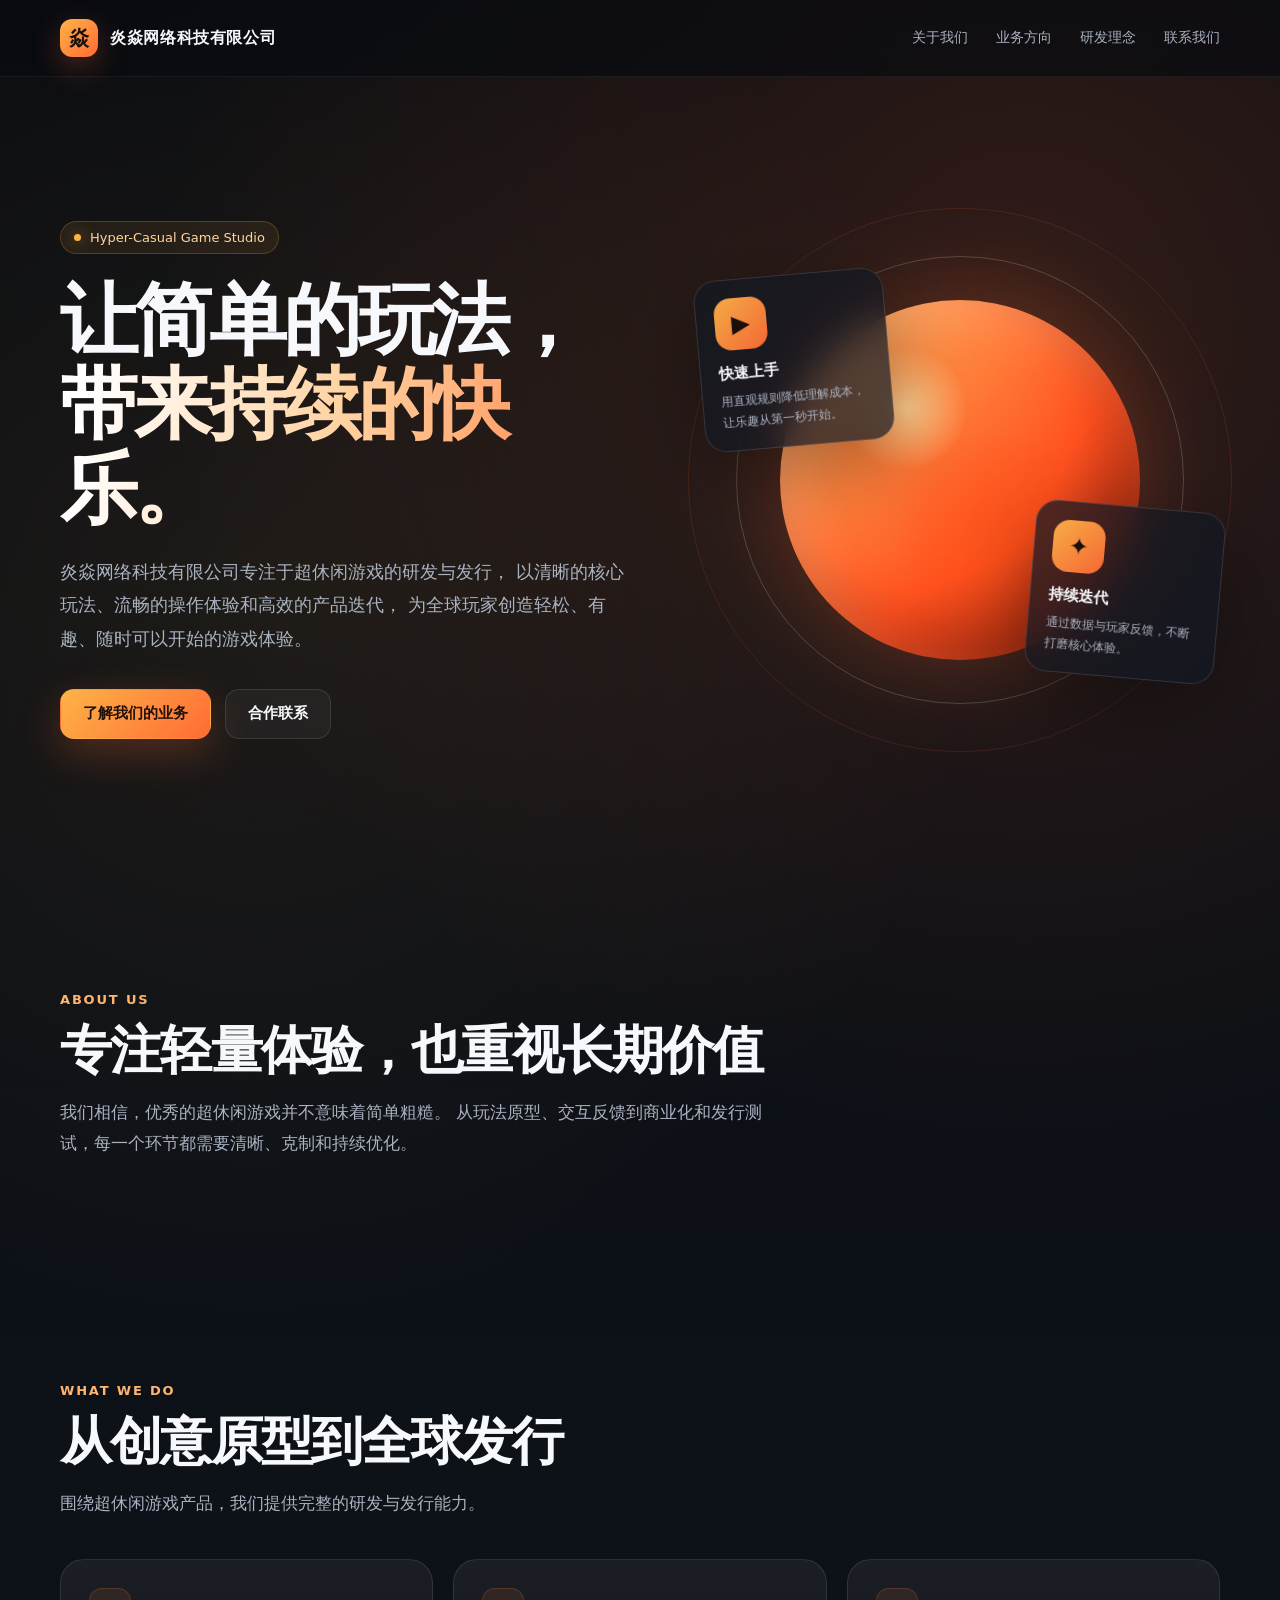
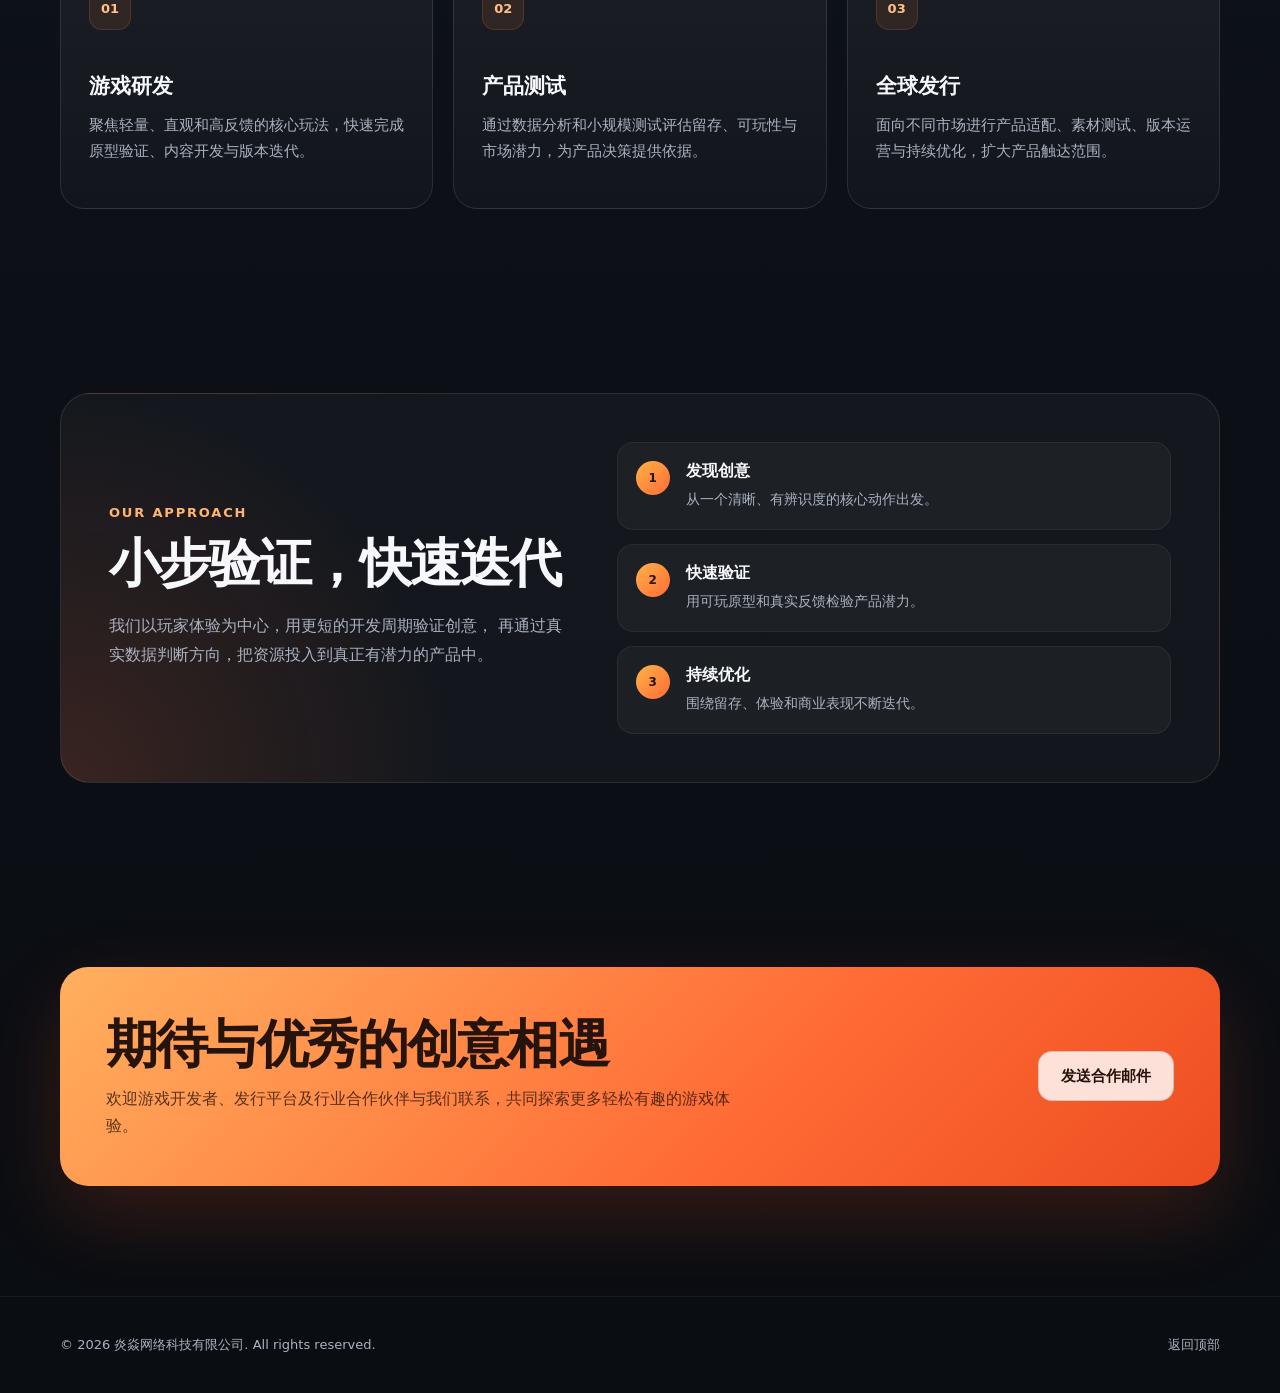
==== index.html @ 4c8943c7 "Add files via upload 上传官网" ====
<!DOCTYPE html>
<html lang="zh-CN">
<head>
  <meta charset="UTF-8" />
  <meta name="viewport" content="width=device-width, initial-scale=1.0" />
  <meta name="google-site-verification" content="FuBTzc8QXCSf0a5hw047KYYgYr0_BWdlQyMO6qcjGGg" />
  <meta name="description" content="炎焱网络科技有限公司，专注于超休闲游戏" />
  <meta name="theme-color" content="#10131a" />

  <title>炎焱网络科技有限公司｜超休闲游戏</title>

  <style>
    :root {
      --bg: #0b0e14;
      --bg-soft: #111722;
      --card: rgba(255, 255, 255, 0.055);
      --line: rgba(255, 255, 255, 0.10);
      --text: #f7f8fb;
      --muted: #aab2c0;
      --primary: #ff6b35;
      --primary-2: #ffb347;
      --shadow: 0 24px 80px rgba(0, 0, 0, 0.35);
      --radius: 24px;
      --max-width: 1160px;
    }

    * {
      box-sizing: border-box;
      margin: 0;
      padding: 0;
    }

    html {
      scroll-behavior: smooth;
    }

    body {
      min-height: 100vh;
      font-family: Inter, "PingFang SC", "Microsoft YaHei", system-ui, -apple-system, BlinkMacSystemFont, "Segoe UI", sans-serif;
      color: var(--text);
      background:
        radial-gradient(circle at 80% 10%, rgba(255, 107, 53, 0.16), transparent 30%),
        radial-gradient(circle at 20% 20%, rgba(255, 179, 71, 0.08), transparent 28%),
        linear-gradient(180deg, #090c11 0%, #0d1118 50%, #0a0d12 100%);
      overflow-x: hidden;
    }

    a {
      color: inherit;
      text-decoration: none;
    }

    .container {
      width: min(calc(100% - 40px), var(--max-width));
      margin: 0 auto;
    }

    .nav {
      position: fixed;
      top: 0;
      left: 0;
      right: 0;
      z-index: 20;
      background: rgba(9, 12, 17, 0.72);
      backdrop-filter: blur(18px);
      border-bottom: 1px solid rgba(255, 255, 255, 0.06);
    }

    .nav-inner {
      height: 76px;
      display: flex;
      align-items: center;
      justify-content: space-between;
      gap: 24px;
    }

    .brand {
      display: flex;
      align-items: center;
      gap: 12px;
      font-weight: 700;
      letter-spacing: 0.04em;
    }

    .brand-mark {
      width: 38px;
      height: 38px;
      display: grid;
      place-items: center;
      border-radius: 12px;
      color: #17110d;
      background: linear-gradient(135deg, var(--primary-2), var(--primary));
      box-shadow: 0 10px 30px rgba(255, 107, 53, 0.28);
      font-size: 20px;
      font-weight: 900;
    }

    .brand-name {
      white-space: nowrap;
    }

    .nav-links {
      display: flex;
      align-items: center;
      gap: 28px;
      color: var(--muted);
      font-size: 14px;
    }

    .nav-links a {
      transition: color 0.2s ease;
    }

    .nav-links a:hover {
      color: var(--text);
    }

    .hero {
      position: relative;
      min-height: 100vh;
      display: flex;
      align-items: center;
      padding: 132px 0 72px;
    }

    .hero-grid {
      display: grid;
      grid-template-columns: 1.05fr 0.95fr;
      align-items: center;
      gap: 64px;
    }

    .eyebrow {
      display: inline-flex;
      align-items: center;
      gap: 9px;
      padding: 8px 13px;
      border: 1px solid rgba(255, 179, 71, 0.22);
      border-radius: 999px;
      background: rgba(255, 179, 71, 0.08);
      color: #ffd5a0;
      font-size: 13px;
      margin-bottom: 24px;
    }

    .eyebrow::before {
      content: "";
      width: 7px;
      height: 7px;
      border-radius: 50%;
      background: var(--primary-2);
      box-shadow: 0 0 16px rgba(255, 179, 71, 0.85);
    }

    h1 {
      font-size: clamp(44px, 7vw, 78px);
      line-height: 1.08;
      letter-spacing: -0.045em;
      margin-bottom: 24px;
    }

    .gradient-text {
      display: block;
      background: linear-gradient(100deg, #ffffff 5%, #ffd3a1 48%, #ff7a40 100%);
      -webkit-background-clip: text;
      background-clip: text;
      color: transparent;
    }

    .hero-copy {
      max-width: 650px;
      color: var(--muted);
      font-size: 18px;
      line-height: 1.85;
    }

    .hero-actions {
      display: flex;
      flex-wrap: wrap;
      gap: 14px;
      margin-top: 34px;
    }

    .button {
      min-height: 50px;
      display: inline-flex;
      align-items: center;
      justify-content: center;
      padding: 0 22px;
      border-radius: 14px;
      border: 1px solid transparent;
      font-weight: 700;
      font-size: 15px;
      transition: transform 0.2s ease, border-color 0.2s ease, background 0.2s ease;
    }

    .button:hover {
      transform: translateY(-2px);
    }

    .button-primary {
      color: #21120b;
      background: linear-gradient(135deg, var(--primary-2), var(--primary));
      box-shadow: 0 14px 40px rgba(255, 107, 53, 0.25);
    }

    .button-secondary {
      border-color: var(--line);
      background: rgba(255, 255, 255, 0.045);
      color: var(--text);
    }

    .visual {
      position: relative;
      min-height: 500px;
      display: grid;
      place-items: center;
    }

    .orb {
      position: absolute;
      width: 360px;
      height: 360px;
      border-radius: 50%;
      background:
        radial-gradient(circle at 35% 30%, #ffd095, transparent 18%),
        radial-gradient(circle at 62% 66%, rgba(255, 87, 34, 0.8), transparent 34%),
        linear-gradient(135deg, #ffbc68, #ff5a2a 60%, #8f2513);
      filter: saturate(1.1);
      box-shadow:
        0 0 100px rgba(255, 107, 53, 0.30),
        inset -30px -36px 70px rgba(80, 15, 4, 0.36),
        inset 20px 18px 50px rgba(255, 255, 255, 0.16);
      animation: float 6s ease-in-out infinite;
    }

    .orb::before,
    .orb::after {
      content: "";
      position: absolute;
      border-radius: 50%;
      border: 1px solid rgba(255, 255, 255, 0.18);
    }

    .orb::before {
      inset: -44px;
    }

    .orb::after {
      inset: -92px;
      border-color: rgba(255, 107, 53, 0.14);
    }

    .game-card {
      position: absolute;
      width: 190px;
      padding: 18px;
      border-radius: 22px;
      border: 1px solid rgba(255, 255, 255, 0.12);
      background: rgba(17, 23, 34, 0.72);
      backdrop-filter: blur(18px);
      box-shadow: var(--shadow);
    }

    .game-card strong {
      display: block;
      font-size: 15px;
      margin-bottom: 7px;
    }

    .game-card span {
      color: var(--muted);
      font-size: 12px;
      line-height: 1.6;
    }

    .game-icon {
      width: 52px;
      height: 52px;
      display: grid;
      place-items: center;
      margin-bottom: 14px;
      border-radius: 16px;
      background: linear-gradient(135deg, rgba(255, 179, 71, 0.95), rgba(255, 107, 53, 0.95));
      color: #1a0f0a;
      font-size: 24px;
    }

    .card-one {
      top: 44px;
      left: 0;
      transform: rotate(-5deg);
    }

    .card-two {
      right: 0;
      bottom: 52px;
      transform: rotate(5deg);
    }

    .section {
      padding: 92px 0;
    }

    .section-heading {
      max-width: 720px;
      margin-bottom: 40px;
    }

    .section-kicker {
      color: #ffb46f;
      font-size: 13px;
      font-weight: 700;
      letter-spacing: 0.14em;
      text-transform: uppercase;
      margin-bottom: 12px;
    }

    h2 {
      font-size: clamp(32px, 5vw, 52px);
      line-height: 1.2;
      letter-spacing: -0.035em;
      margin-bottom: 16px;
    }

    .section-heading p {
      color: var(--muted);
      font-size: 17px;
      line-height: 1.8;
    }

    .services {
      display: grid;
      grid-template-columns: repeat(3, 1fr);
      gap: 20px;
    }

    .service-card {
      min-height: 250px;
      padding: 28px;
      border-radius: var(--radius);
      border: 1px solid var(--line);
      background: linear-gradient(180deg, rgba(255, 255, 255, 0.06), rgba(255, 255, 255, 0.025));
      transition: transform 0.25s ease, border-color 0.25s ease;
    }

    .service-card:hover {
      transform: translateY(-6px);
      border-color: rgba(255, 156, 85, 0.36);
    }

    .service-number {
      display: inline-grid;
      place-items: center;
      width: 42px;
      height: 42px;
      margin-bottom: 42px;
      border-radius: 13px;
      background: rgba(255, 120, 55, 0.10);
      border: 1px solid rgba(255, 120, 55, 0.18);
      color: #ffc089;
      font-size: 13px;
      font-weight: 800;
    }

    .service-card h3 {
      font-size: 21px;
      margin-bottom: 12px;
    }

    .service-card p {
      color: var(--muted);
      line-height: 1.75;
      font-size: 15px;
    }

    .approach {
      display: grid;
      grid-template-columns: 0.9fr 1.1fr;
      gap: 54px;
      align-items: center;
      padding: 48px;
      border-radius: 30px;
      border: 1px solid var(--line);
      background:
        radial-gradient(circle at 0% 100%, rgba(255, 107, 53, 0.16), transparent 32%),
        rgba(255, 255, 255, 0.035);
    }

    .approach p {
      color: var(--muted);
      line-height: 1.85;
      font-size: 16px;
    }

    .steps {
      display: grid;
      gap: 14px;
    }

    .step {
      display: flex;
      gap: 16px;
      align-items: flex-start;
      padding: 18px;
      border-radius: 16px;
      background: rgba(255, 255, 255, 0.04);
      border: 1px solid rgba(255, 255, 255, 0.06);
    }

    .step-mark {
      flex: 0 0 auto;
      width: 34px;
      height: 34px;
      display: grid;
      place-items: center;
      border-radius: 50%;
      background: linear-gradient(135deg, var(--primary-2), var(--primary));
      color: #25150d;
      font-weight: 900;
      font-size: 12px;
    }

    .step h3 {
      font-size: 16px;
      margin-bottom: 6px;
    }

    .step p {
      font-size: 14px;
      line-height: 1.65;
    }

    .contact {
      padding-bottom: 110px;
    }

    .contact-box {
      display: flex;
      align-items: center;
      justify-content: space-between;
      gap: 32px;
      padding: 46px;
      border-radius: 28px;
      background: linear-gradient(135deg, #ffb05f 0%, #ff6b35 60%, #ed4d20 100%);
      color: #25130c;
      box-shadow: 0 30px 80px rgba(255, 90, 32, 0.18);
    }

    .contact-box h2 {
      margin-bottom: 10px;
      color: #25130c;
    }

    .contact-box p {
      max-width: 650px;
      color: rgba(37, 19, 12, 0.76);
      line-height: 1.7;
    }

    .contact-box .button {
      flex: 0 0 auto;
      border-color: rgba(37, 19, 12, 0.16);
      background: rgba(255, 255, 255, 0.82);
      color: #25130c;
    }

    footer {
      border-top: 1px solid rgba(255, 255, 255, 0.06);
      color: var(--muted);
      font-size: 13px;
    }

    .footer-inner {
      min-height: 96px;
      display: flex;
      align-items: center;
      justify-content: space-between;
      gap: 20px;
    }

    .footer-links {
      display: flex;
      gap: 18px;
    }

    @keyframes float {
      0%, 100% { transform: translateY(0) rotate(-4deg); }
      50% { transform: translateY(-18px) rotate(3deg); }
    }

    @media (max-width: 900px) {
      .hero-grid,
      .approach {
        grid-template-columns: 1fr;
      }

      .hero-grid {
        gap: 24px;
      }

      .visual {
        min-height: 430px;
      }

      .services {
        grid-template-columns: 1fr;
      }

      .service-card {
        min-height: auto;
      }

      .service-number {
        margin-bottom: 28px;
      }

      .contact-box {
        align-items: flex-start;
        flex-direction: column;
      }
    }

    @media (max-width: 680px) {
      .container {
        width: min(calc(100% - 28px), var(--max-width));
      }

      .nav-inner {
        height: 68px;
      }

      .brand-name {
        font-size: 14px;
      }

      .nav-links {
        display: none;
      }

      .hero {
        padding-top: 108px;
      }

      h1 {
        font-size: 44px;
      }

      .hero-copy {
        font-size: 16px;
      }

      .visual {
        min-height: 360px;
      }

      .orb {
        width: 250px;
        height: 250px;
      }

      .game-card {
        width: 160px;
        padding: 15px;
      }

      .card-one {
        top: 28px;
      }

      .card-two {
        bottom: 34px;
      }

      .section {
        padding: 72px 0;
      }

      .approach,
      .contact-box {
        padding: 28px;
      }

      .footer-inner {
        padding: 24px 0;
        align-items: flex-start;
        flex-direction: column;
        justify-content: center;
      }
    }

    @media (prefers-reduced-motion: reduce) {
      html {
        scroll-behavior: auto;
      }

      *, *::before, *::after {
        animation-duration: 0.001ms !important;
        animation-iteration-count: 1 !important;
        transition-duration: 0.001ms !important;
      }
    }
  </style>
</head>
<body>
  <header class="nav">
    <div class="container nav-inner">
      <a class="brand" href="#home" aria-label="返回首页">
        <span class="brand-mark">焱</span>
        <span class="brand-name">炎焱网络科技有限公司</span>
      </a>

      <nav class="nav-links" aria-label="网站导航">
        <a href="#about">关于我们</a>
        <a href="#services">业务方向</a>
        <a href="#approach">研发理念</a>
        <a href="#contact">联系我们</a>
      </nav>
    </div>
  </header>

  <main>
    <section class="hero" id="home">
      <div class="container hero-grid">
        <div>
          <div class="eyebrow">Hyper-Casual Game Studio</div>
          <h1>
            让简单的玩法，
            <span class="gradient-text">带来持续的快乐。</span>
          </h1>
          <p class="hero-copy">
            炎焱网络科技有限公司专注于超休闲游戏的研发与发行，
            以清晰的核心玩法、流畅的操作体验和高效的产品迭代，
            为全球玩家创造轻松、有趣、随时可以开始的游戏体验。
          </p>

          <div class="hero-actions">
            <a class="button button-primary" href="#services">了解我们的业务</a>
            <a class="button button-secondary" href="#contact">合作联系</a>
          </div>
        </div>

        <div class="visual" aria-hidden="true">
          <div class="orb"></div>

          <div class="game-card card-one">
            <div class="game-icon">▶</div>
            <strong>快速上手</strong>
            <span>用直观规则降低理解成本，让乐趣从第一秒开始。</span>
          </div>

          <div class="game-card card-two">
            <div class="game-icon">✦</div>
            <strong>持续迭代</strong>
            <span>通过数据与玩家反馈，不断打磨核心体验。</span>
          </div>
        </div>
      </div>
    </section>

    <section class="section" id="about">
      <div class="container">
        <div class="section-heading">
          <div class="section-kicker">About Us</div>
          <h2>专注轻量体验，也重视长期价值</h2>
          <p>
            我们相信，优秀的超休闲游戏并不意味着简单粗糙。
            从玩法原型、交互反馈到商业化和发行测试，每一个环节都需要清晰、克制和持续优化。
          </p>
        </div>
      </div>
    </section>

    <section class="section" id="services">
      <div class="container">
        <div class="section-heading">
          <div class="section-kicker">What We Do</div>
          <h2>从创意原型到全球发行</h2>
          <p>围绕超休闲游戏产品，我们提供完整的研发与发行能力。</p>
        </div>

        <div class="services">
          <article class="service-card">
            <div class="service-number">01</div>
            <h3>游戏研发</h3>
            <p>
              聚焦轻量、直观和高反馈的核心玩法，快速完成原型验证、内容开发与版本迭代。
            </p>
          </article>

          <article class="service-card">
            <div class="service-number">02</div>
            <h3>产品测试</h3>
            <p>
              通过数据分析和小规模测试评估留存、可玩性与市场潜力，为产品决策提供依据。
            </p>
          </article>

          <article class="service-card">
            <div class="service-number">03</div>
            <h3>全球发行</h3>
            <p>
              面向不同市场进行产品适配、素材测试、版本运营与持续优化，扩大产品触达范围。
            </p>
          </article>
        </div>
      </div>
    </section>

    <section class="section" id="approach">
      <div class="container">
        <div class="approach">
          <div>
            <div class="section-kicker">Our Approach</div>
            <h2>小步验证，快速迭代</h2>
            <p>
              我们以玩家体验为中心，用更短的开发周期验证创意，
              再通过真实数据判断方向，把资源投入到真正有潜力的产品中。
            </p>
          </div>

          <div class="steps">
            <div class="step">
              <div class="step-mark">1</div>
              <div>
                <h3>发现创意</h3>
                <p>从一个清晰、有辨识度的核心动作出发。</p>
              </div>
            </div>

            <div class="step">
              <div class="step-mark">2</div>
              <div>
                <h3>快速验证</h3>
                <p>用可玩原型和真实反馈检验产品潜力。</p>
              </div>
            </div>

            <div class="step">
              <div class="step-mark">3</div>
              <div>
                <h3>持续优化</h3>
                <p>围绕留存、体验和商业表现不断迭代。</p>
              </div>
            </div>
          </div>
        </div>
      </div>
    </section>

    <section class="section contact" id="contact">
      <div class="container">
        <div class="contact-box">
          <div>
            <h2>期待与优秀的创意相遇</h2>
            <p>
              欢迎游戏开发者、发行平台及行业合作伙伴与我们联系，共同探索更多轻松有趣的游戏体验。
            </p>
          </div>

          <!-- 将下面的邮箱替换为公司的真实业务邮箱 -->
          <a class="button" href="mailto:hpph2502@gmail.com">发送合作邮件</a>
        </div>
      </div>
    </section>
  </main>

  <footer>
    <div class="container footer-inner">
      <p>© <span id="year"></span> 炎焱网络科技有限公司. All rights reserved.</p>
      <div class="footer-links">
        <!-- 如有隐私政策页面，可将链接改为 /privacy-policy.html -->
        <a href="#home">返回顶部</a>
      </div>
    </div>
  </footer>

  <script>
    document.getElementById("year").textContent = new Date().getFullYear();
  </script>
</body>
</html>
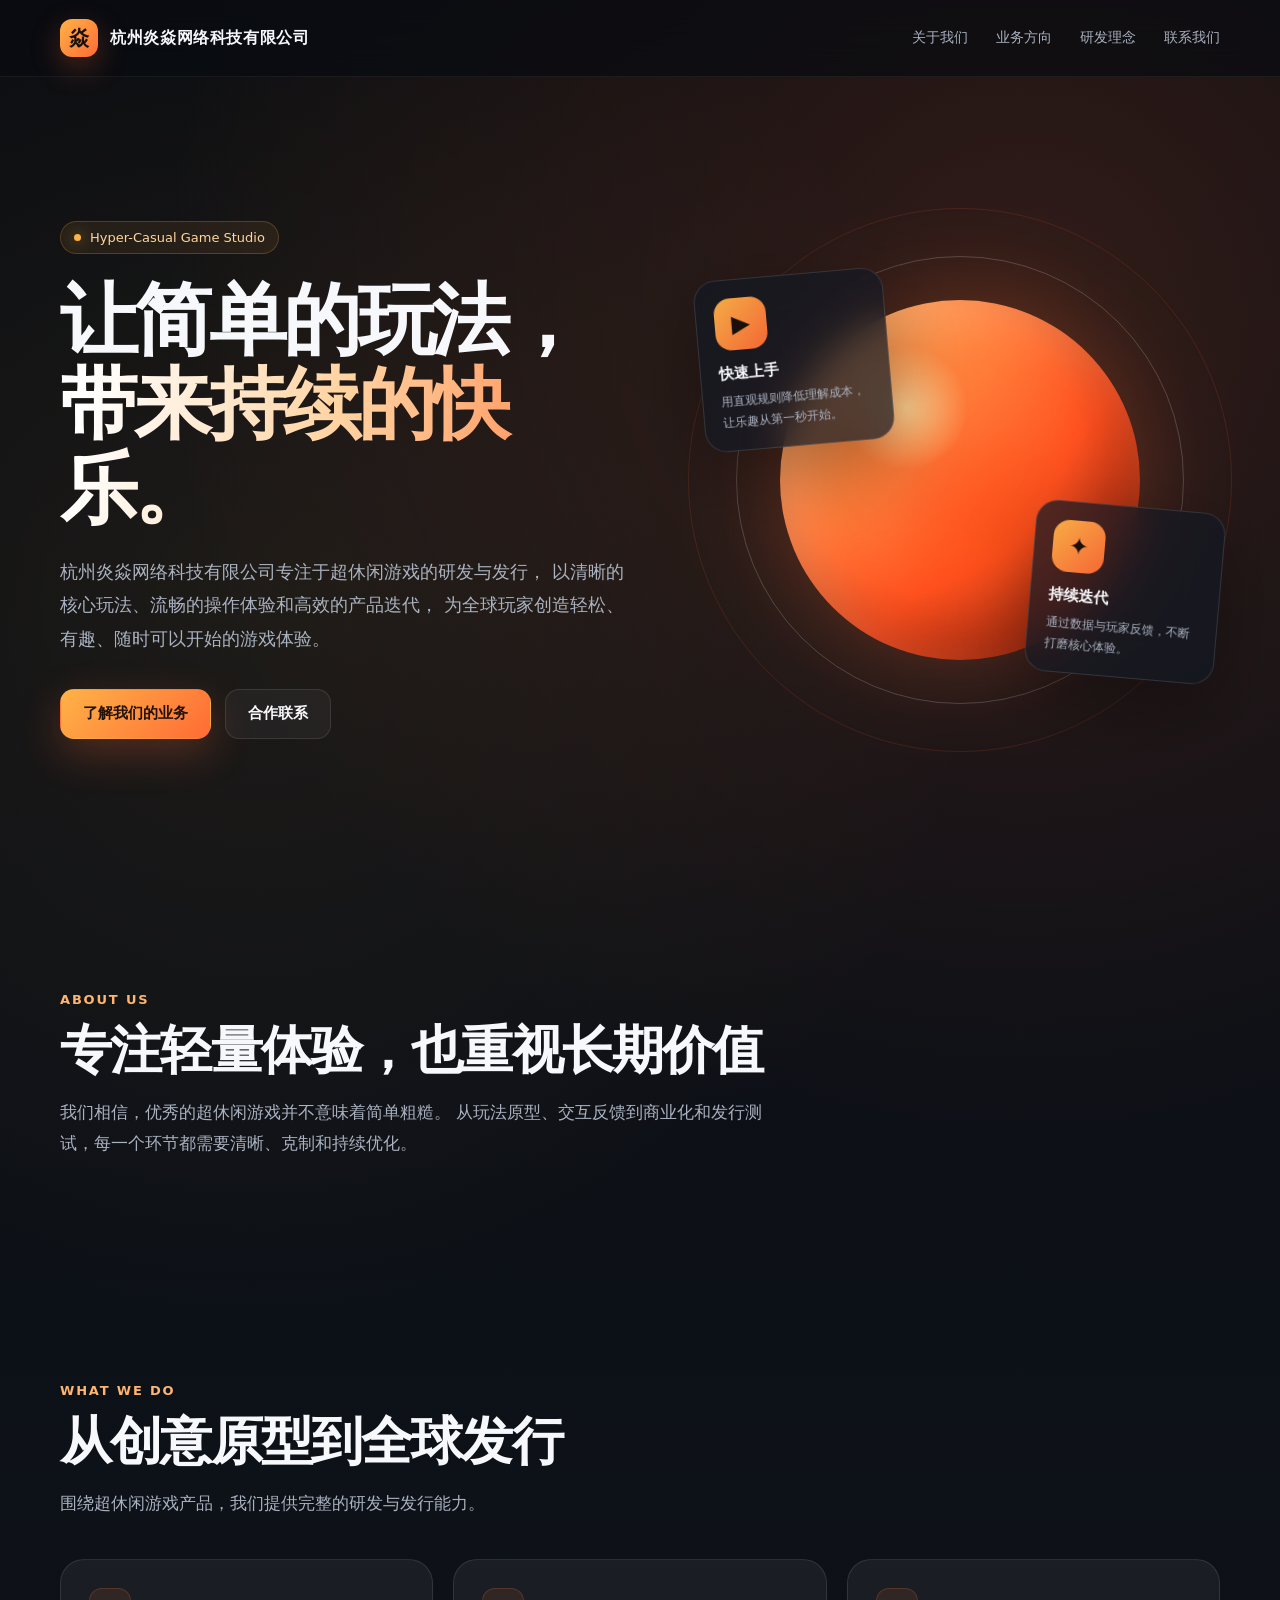
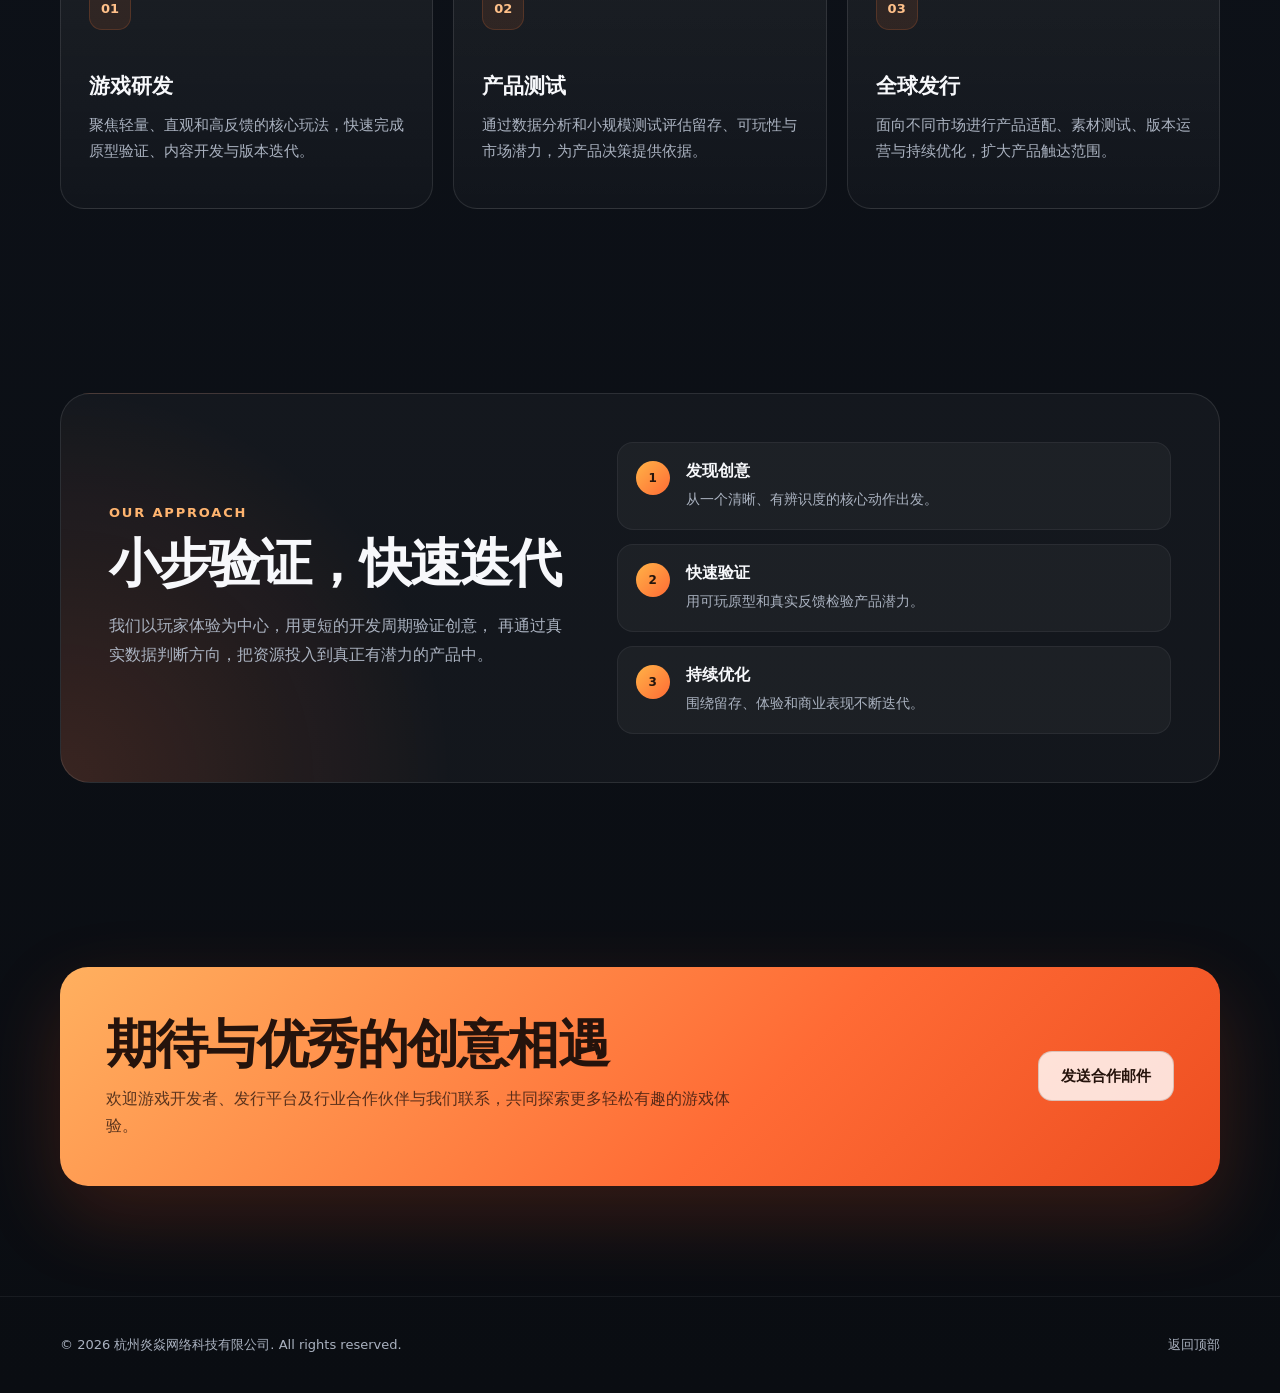
==== commit 38f15de1: "Update index.html" ====
--- a/index.html
+++ b/index.html
@@ -4,10 +4,10 @@
   <meta charset="UTF-8" />
   <meta name="viewport" content="width=device-width, initial-scale=1.0" />
   <meta name="google-site-verification" content="FuBTzc8QXCSf0a5hw047KYYgYr0_BWdlQyMO6qcjGGg" />
-  <meta name="description" content="炎焱网络科技有限公司，专注于超休闲游戏" />
+  <meta name="description" content="杭州炎焱网络科技有限公司，专注于超休闲游戏" />
   <meta name="theme-color" content="#10131a" />
 
-  <title>炎焱网络科技有限公司｜超休闲游戏</title>
+  <title>杭州炎焱网络科技有限公司｜超休闲游戏</title>
 
   <style>
     :root {
@@ -607,7 +607,7 @@
     <div class="container nav-inner">
       <a class="brand" href="#home" aria-label="返回首页">
         <span class="brand-mark">焱</span>
-        <span class="brand-name">炎焱网络科技有限公司</span>
+        <span class="brand-name">杭州炎焱网络科技有限公司</span>
       </a>
 
       <nav class="nav-links" aria-label="网站导航">
@@ -629,7 +629,7 @@
             <span class="gradient-text">带来持续的快乐。</span>
           </h1>
           <p class="hero-copy">
-            炎焱网络科技有限公司专注于超休闲游戏的研发与发行，
+            杭州炎焱网络科技有限公司专注于超休闲游戏的研发与发行，
             以清晰的核心玩法、流畅的操作体验和高效的产品迭代，
             为全球玩家创造轻松、有趣、随时可以开始的游戏体验。
           </p>
@@ -767,7 +767,7 @@
 
   <footer>
     <div class="container footer-inner">
-      <p>© <span id="year"></span> 炎焱网络科技有限公司. All rights reserved.</p>
+      <p>© <span id="year"></span> 杭州炎焱网络科技有限公司. All rights reserved.</p>
       <div class="footer-links">
         <!-- 如有隐私政策页面，可将链接改为 /privacy-policy.html -->
         <a href="#home">返回顶部</a>
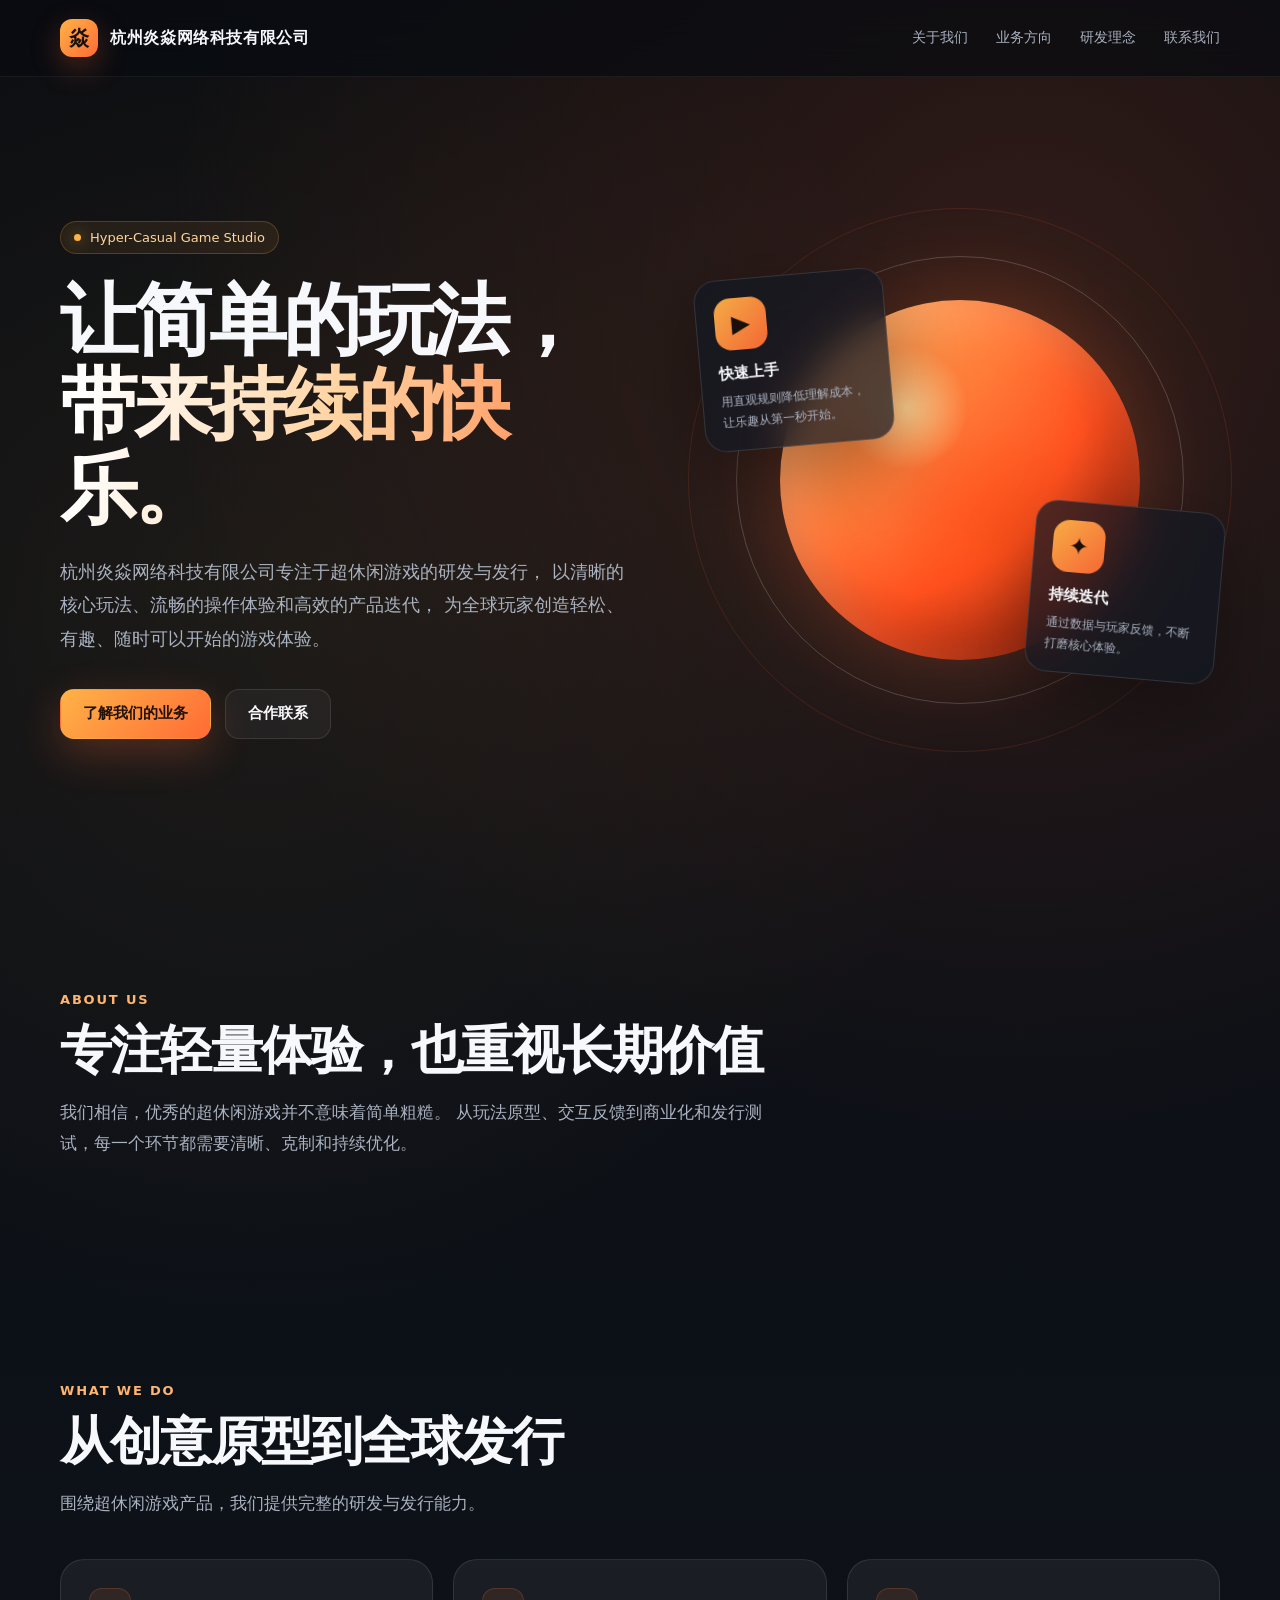
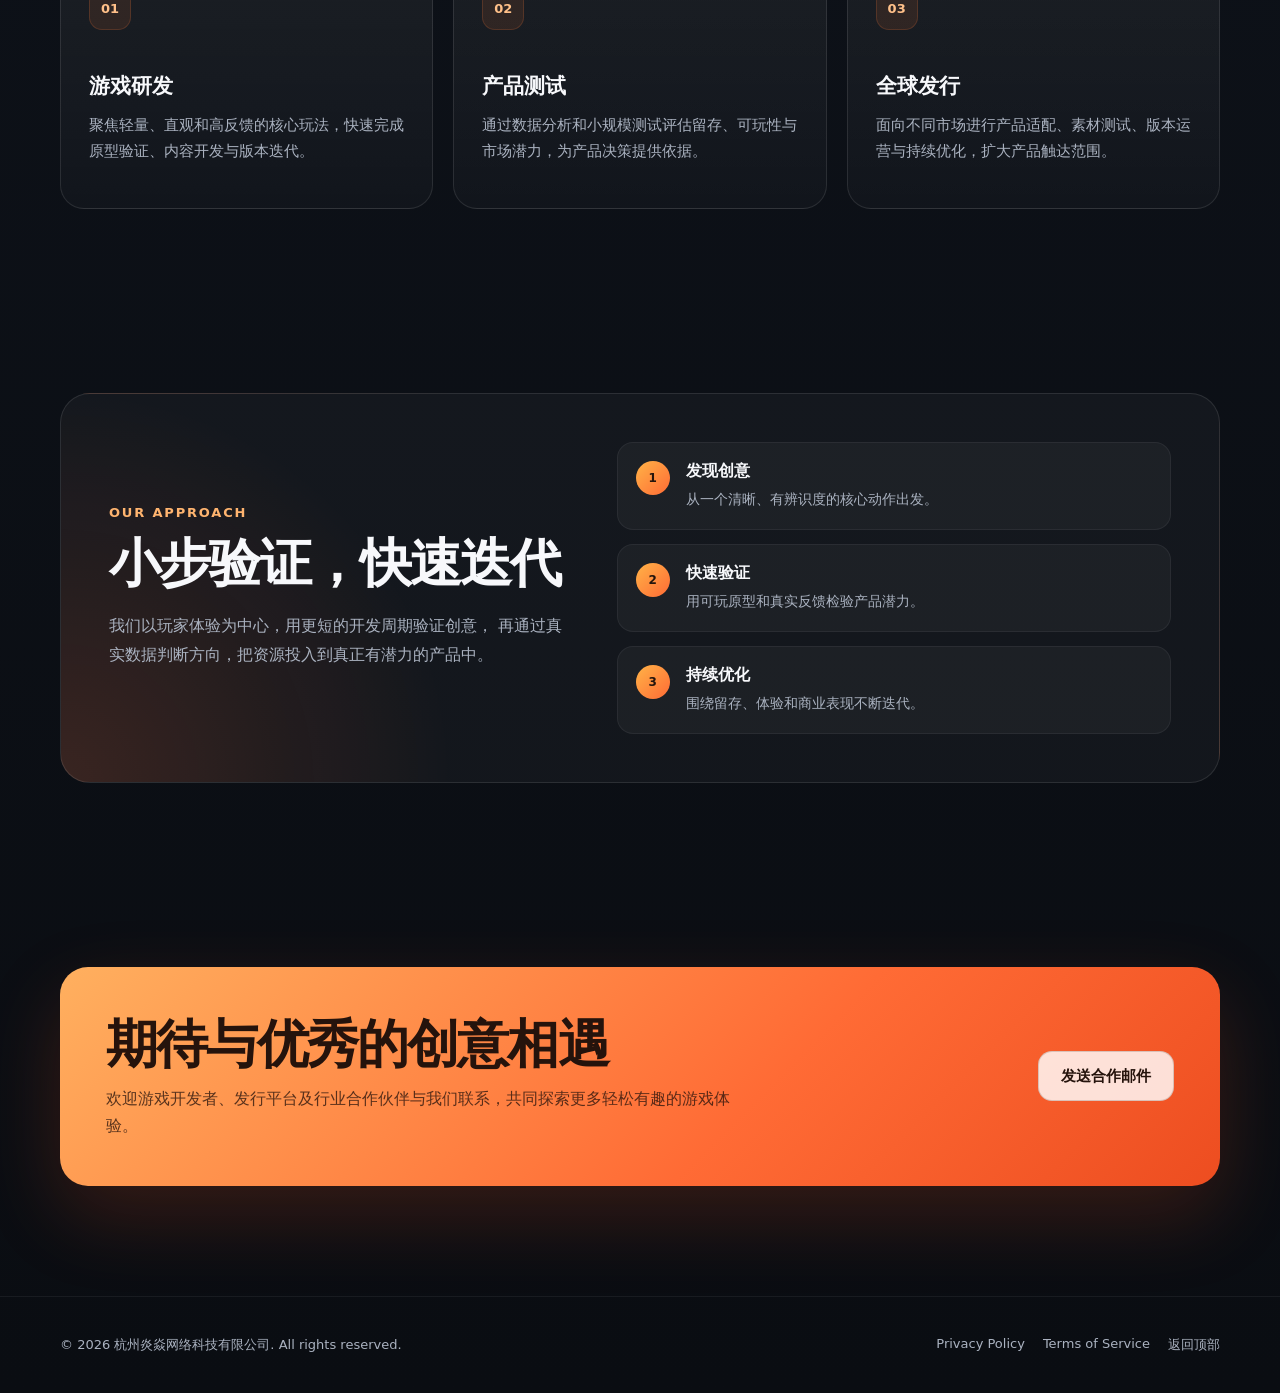
==== commit 0ceb6667: "Add files via upload 增加Privacy Policy  和Terms of Service 这两个页面的跳转" ====
--- a/index.html
+++ b/index.html
@@ -481,6 +481,7 @@
 
     .footer-links {
       display: flex;
+      flex-wrap: wrap;
       gap: 18px;
     }
 
@@ -769,7 +770,8 @@
     <div class="container footer-inner">
       <p>© <span id="year"></span> 杭州炎焱网络科技有限公司. All rights reserved.</p>
       <div class="footer-links">
-        <!-- 如有隐私政策页面，可将链接改为 /privacy-policy.html -->
+        <a href="privacy-policy.html">Privacy Policy</a>
+        <a href="terms-of-service.html">Terms of Service</a>
         <a href="#home">返回顶部</a>
       </div>
     </div>
